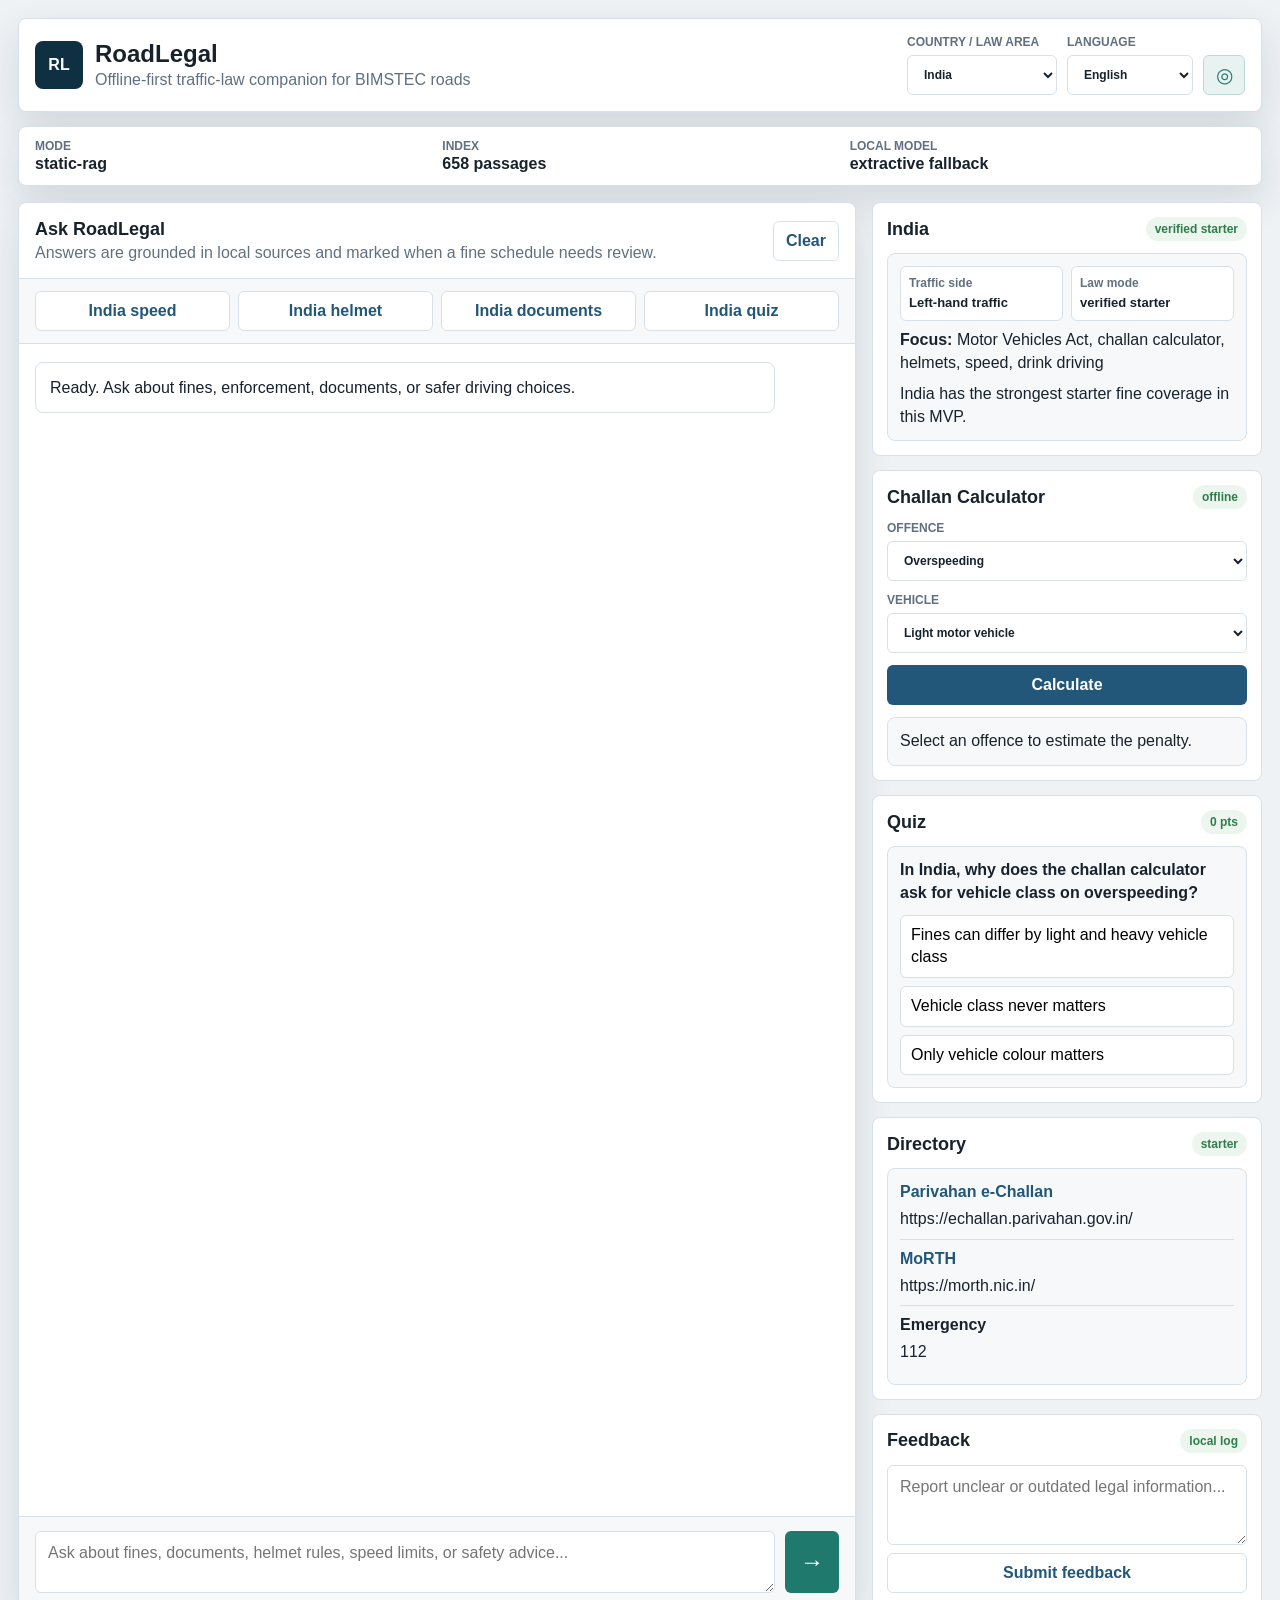
==== web/index.html @ e46ab009 "Build deployable RoadLegal hackathon app" ====
<!doctype html>
<html lang="en">
  <head>
    <meta charset="utf-8" />
    <meta name="viewport" content="width=device-width, initial-scale=1" />
    <title>RoadLegal</title>
    <link rel="stylesheet" href="styles.css" />
  </head>
  <body>
    <main class="shell">
      <section class="topbar" aria-label="RoadLegal controls">
        <div class="brand">
          <div class="mark" aria-hidden="true">RL</div>
          <div>
            <h1>RoadLegal</h1>
            <p>Offline-first traffic-law companion for BIMSTEC roads</p>
          </div>
        </div>
        <div class="toolbar">
          <label>
            <span>Country / law area</span>
            <select id="jurisdictionSelect"></select>
          </label>
          <label>
            <span>Language</span>
            <select id="languageSelect">
              <option>English</option>
              <option>Hindi</option>
              <option>Bangla</option>
              <option>Nepali</option>
              <option>Sinhala</option>
              <option>Thai</option>
              <option>Burmese</option>
              <option>Dzongkha</option>
            </select>
          </label>
          <button class="icon-button" id="geoButton" title="Use device location" aria-label="Use device location">
            <span aria-hidden="true">◎</span>
          </button>
        </div>
      </section>

      <section class="status-strip" aria-label="System status">
        <div>
          <span class="status-label">Mode</span>
          <strong id="modeText">Loading</strong>
        </div>
        <div>
          <span class="status-label">Index</span>
          <strong id="indexText">0 passages</strong>
        </div>
        <div>
          <span class="status-label">Local model</span>
          <strong id="modelText">Checking</strong>
        </div>
      </section>

      <section class="workspace">
        <section class="chat-panel" aria-label="RoadLegal chat">
          <div class="chat-header">
            <div>
              <h2>Ask RoadLegal</h2>
              <p>Answers are grounded in local sources and marked when a fine schedule needs review.</p>
            </div>
            <button class="ghost-button" id="clearChatButton">Clear</button>
          </div>
          <div class="quick-grid" aria-label="Common questions">
            <button data-prompt="What is the fine for overspeeding in India for a car?">Speed fine</button>
            <button data-prompt="Do motorcycle passengers need helmets?">Helmet rule</button>
            <button data-prompt="What happens for drunk driving?">Drink driving</button>
            <button data-prompt="Give me a cross-border checklist for India to Bangladesh.">Border checklist</button>
          </div>
          <div id="messages" class="messages" aria-live="polite"></div>
          <form id="chatForm" class="composer">
            <textarea id="messageInput" rows="2" placeholder="Ask about fines, documents, helmet rules, speed limits, or safety advice..."></textarea>
            <button class="send-button" type="submit" aria-label="Send question">→</button>
          </form>
        </section>

        <aside class="side-panel" aria-label="RoadLegal tools">
          <section class="tool-card">
            <div class="tool-heading">
              <h2 id="countryTitle">Country Mode</h2>
              <span id="coveragePill" class="pill">starter</span>
            </div>
            <div id="countryBox" class="country-box"></div>
          </section>

          <section class="tool-card">
            <div class="tool-heading">
              <h2>Challan Calculator</h2>
              <span class="pill">offline</span>
            </div>
            <label>
              <span>Offence</span>
              <select id="offenceSelect"></select>
            </label>
            <label>
              <span>Vehicle</span>
              <select id="vehicleSelect">
                <option value="light_motor_vehicle">Light motor vehicle</option>
                <option value="two_wheeler">Two wheeler</option>
                <option value="heavy_vehicle">Heavy vehicle</option>
                <option value="any">Any</option>
              </select>
            </label>
            <button id="calculateButton" class="primary-button">Calculate</button>
            <div id="fineResult" class="result-box">Select an offence to estimate the penalty.</div>
          </section>

          <section class="tool-card">
            <div class="tool-heading">
              <h2>Quiz</h2>
              <span id="scorePill" class="pill">0 pts</span>
            </div>
            <div id="quizBox" class="quiz-box">Loading quiz...</div>
          </section>

          <section class="tool-card">
            <div class="tool-heading">
              <h2>Directory</h2>
              <span class="pill">starter</span>
            </div>
            <div id="directoryBox" class="directory-box"></div>
          </section>

          <section class="tool-card">
            <div class="tool-heading">
              <h2>Feedback</h2>
              <span class="pill">local log</span>
            </div>
            <form id="feedbackForm" class="feedback-form">
              <textarea id="feedbackInput" rows="3" placeholder="Report unclear or outdated legal information..."></textarea>
              <button class="ghost-button" type="submit">Submit feedback</button>
            </form>
          </section>
        </aside>
      </section>
    </main>
    <script src="app.js"></script>
  </body>
</html>
---- web/styles.css ----
:root {
  color-scheme: light;
  --bg: #eef2f5;
  --surface: #ffffff;
  --surface-2: #f6f8fa;
  --text: #18222d;
  --muted: #617080;
  --line: #d8e0e7;
  --blue: #22577a;
  --teal: #1f7a6d;
  --amber: #b66b00;
  --red: #b33a3a;
  --green: #2f7d4a;
  --shadow: 0 16px 38px rgba(18, 35, 51, 0.12);
}

* {
  box-sizing: border-box;
}

body {
  margin: 0;
  min-height: 100vh;
  background: var(--bg);
  color: var(--text);
  font-family: Inter, Segoe UI, Roboto, Arial, sans-serif;
}

button,
select,
textarea {
  font: inherit;
}

button {
  cursor: pointer;
}

.shell {
  width: min(1440px, 100%);
  margin: 0 auto;
  padding: 18px;
}

.topbar,
.status-strip,
.chat-panel,
.tool-card {
  background: var(--surface);
  border: 1px solid var(--line);
  border-radius: 8px;
  box-shadow: var(--shadow);
}

.topbar {
  display: flex;
  align-items: center;
  justify-content: space-between;
  gap: 18px;
  padding: 16px;
}

.brand {
  display: flex;
  align-items: center;
  min-width: 260px;
  gap: 12px;
}

.mark {
  display: grid;
  place-items: center;
  width: 48px;
  height: 48px;
  border-radius: 8px;
  background: #0f2f42;
  color: #fff;
  font-weight: 800;
}

h1,
h2,
p {
  margin: 0;
}

h1 {
  font-size: 24px;
  line-height: 1.05;
}

.brand p,
.chat-header p {
  color: var(--muted);
  margin-top: 4px;
}

.toolbar {
  display: flex;
  align-items: end;
  gap: 10px;
  flex-wrap: wrap;
}

label {
  display: grid;
  gap: 6px;
  color: var(--muted);
  font-size: 12px;
  font-weight: 700;
  text-transform: uppercase;
}

select,
textarea {
  width: 100%;
  border: 1px solid var(--line);
  border-radius: 6px;
  color: var(--text);
  background: #fff;
}

select {
  min-height: 40px;
  padding: 0 34px 0 12px;
}

textarea {
  resize: vertical;
  padding: 12px;
  min-height: 54px;
}

.icon-button,
.send-button,
.primary-button,
.ghost-button,
.quick-grid button {
  border: 1px solid transparent;
  border-radius: 6px;
  min-height: 40px;
  transition: transform 120ms ease, border-color 120ms ease, background 120ms ease;
}

.icon-button {
  width: 42px;
  background: #e8f3f1;
  color: var(--teal);
  border-color: #bddbd5;
  font-size: 20px;
}

.status-strip {
  display: grid;
  grid-template-columns: repeat(3, minmax(0, 1fr));
  margin-top: 14px;
  padding: 12px 16px;
  gap: 12px;
}

.status-strip > div {
  display: grid;
  gap: 2px;
}

.status-label {
  color: var(--muted);
  font-size: 12px;
  text-transform: uppercase;
  font-weight: 800;
}

.workspace {
  display: grid;
  grid-template-columns: minmax(0, 1fr) 390px;
  gap: 16px;
  margin-top: 16px;
}

.chat-panel {
  min-height: calc(100vh - 156px);
  display: grid;
  grid-template-rows: auto auto minmax(300px, 1fr) auto;
  overflow: hidden;
}

.chat-header,
.tool-heading {
  display: flex;
  justify-content: space-between;
  align-items: center;
  gap: 12px;
}

.chat-header {
  padding: 16px;
  border-bottom: 1px solid var(--line);
}

.chat-header h2,
.tool-heading h2 {
  font-size: 18px;
}

.quick-grid {
  display: grid;
  grid-template-columns: repeat(4, minmax(0, 1fr));
  gap: 8px;
  padding: 12px 16px;
  background: var(--surface-2);
  border-bottom: 1px solid var(--line);
}

.quick-grid button {
  color: var(--blue);
  background: #fff;
  border-color: var(--line);
  font-weight: 700;
  min-width: 0;
}

.messages {
  overflow: auto;
  padding: 18px 16px;
  display: flex;
  flex-direction: column;
  gap: 14px;
}

.message {
  max-width: min(840px, 92%);
  padding: 13px 14px;
  border-radius: 8px;
  border: 1px solid var(--line);
  white-space: pre-wrap;
  line-height: 1.46;
}

.message.user {
  margin-left: auto;
  background: #e8f3ff;
  border-color: #bcd5ef;
}

.message.bot {
  background: #fff;
}

.citations {
  margin-top: 10px;
  display: grid;
  gap: 6px;
  white-space: normal;
}

.citation {
  display: flex;
  gap: 8px;
  align-items: center;
  color: var(--muted);
  font-size: 13px;
}

.citation a {
  color: var(--blue);
  text-decoration: none;
}

.composer {
  display: grid;
  grid-template-columns: minmax(0, 1fr) 54px;
  gap: 10px;
  padding: 14px 16px;
  border-top: 1px solid var(--line);
  background: var(--surface-2);
}

.send-button {
  background: var(--teal);
  color: #fff;
  font-size: 24px;
}

.side-panel {
  display: grid;
  gap: 14px;
  align-content: start;
}

.tool-card {
  padding: 14px;
  display: grid;
  gap: 12px;
  box-shadow: none;
}

.pill {
  display: inline-flex;
  min-height: 24px;
  align-items: center;
  padding: 0 9px;
  border-radius: 999px;
  background: #ecf5ee;
  color: var(--green);
  font-size: 12px;
  font-weight: 800;
}

.primary-button {
  background: var(--blue);
  color: #fff;
  font-weight: 800;
}

.ghost-button {
  background: #fff;
  color: var(--blue);
  border-color: var(--line);
  font-weight: 800;
  padding: 0 12px;
}

.result-box,
.quiz-box,
.directory-box,
.country-box {
  background: var(--surface-2);
  border: 1px solid var(--line);
  border-radius: 8px;
  padding: 12px;
  color: var(--text);
  line-height: 1.42;
}

.result-box strong {
  display: block;
  font-size: 18px;
  margin-bottom: 4px;
}

.country-box {
  display: grid;
  gap: 8px;
}

.country-grid {
  display: grid;
  grid-template-columns: repeat(2, minmax(0, 1fr));
  gap: 8px;
}

.country-grid span {
  display: grid;
  gap: 2px;
  padding: 8px;
  border: 1px solid var(--line);
  border-radius: 6px;
  background: #fff;
  color: var(--muted);
  font-size: 12px;
  font-weight: 700;
}

.country-grid strong {
  color: var(--text);
  font-size: 13px;
}

.quiz-options {
  display: grid;
  gap: 8px;
  margin-top: 10px;
}

.quiz-options button {
  min-height: 38px;
  border: 1px solid var(--line);
  border-radius: 6px;
  background: #fff;
  text-align: left;
  padding: 8px 10px;
}

.quiz-options button.correct {
  border-color: #87c79b;
  background: #eef8f0;
}

.quiz-options button.incorrect {
  border-color: #d59292;
  background: #fff0f0;
}

.directory-item {
  display: grid;
  gap: 4px;
  padding: 8px 0;
  border-top: 1px solid var(--line);
}

.directory-item:first-child {
  border-top: 0;
  padding-top: 0;
}

.directory-item a {
  color: var(--blue);
  font-weight: 800;
  text-decoration: none;
  word-break: break-word;
}

.feedback-form {
  display: grid;
  gap: 8px;
}

button:hover {
  transform: translateY(-1px);
}

button:disabled {
  opacity: 0.6;
  cursor: progress;
  transform: none;
}

@media (max-width: 1040px) {
  .workspace {
    grid-template-columns: 1fr;
  }

  .chat-panel {
    min-height: 650px;
  }
}

@media (max-width: 760px) {
  .shell {
    padding: 10px;
  }

  .topbar,
  .chat-header,
  .toolbar {
    align-items: stretch;
    flex-direction: column;
  }

  .status-strip {
    grid-template-columns: 1fr;
  }

  .quick-grid {
    grid-template-columns: repeat(2, minmax(0, 1fr));
  }

  .message {
    max-width: 100%;
  }
}
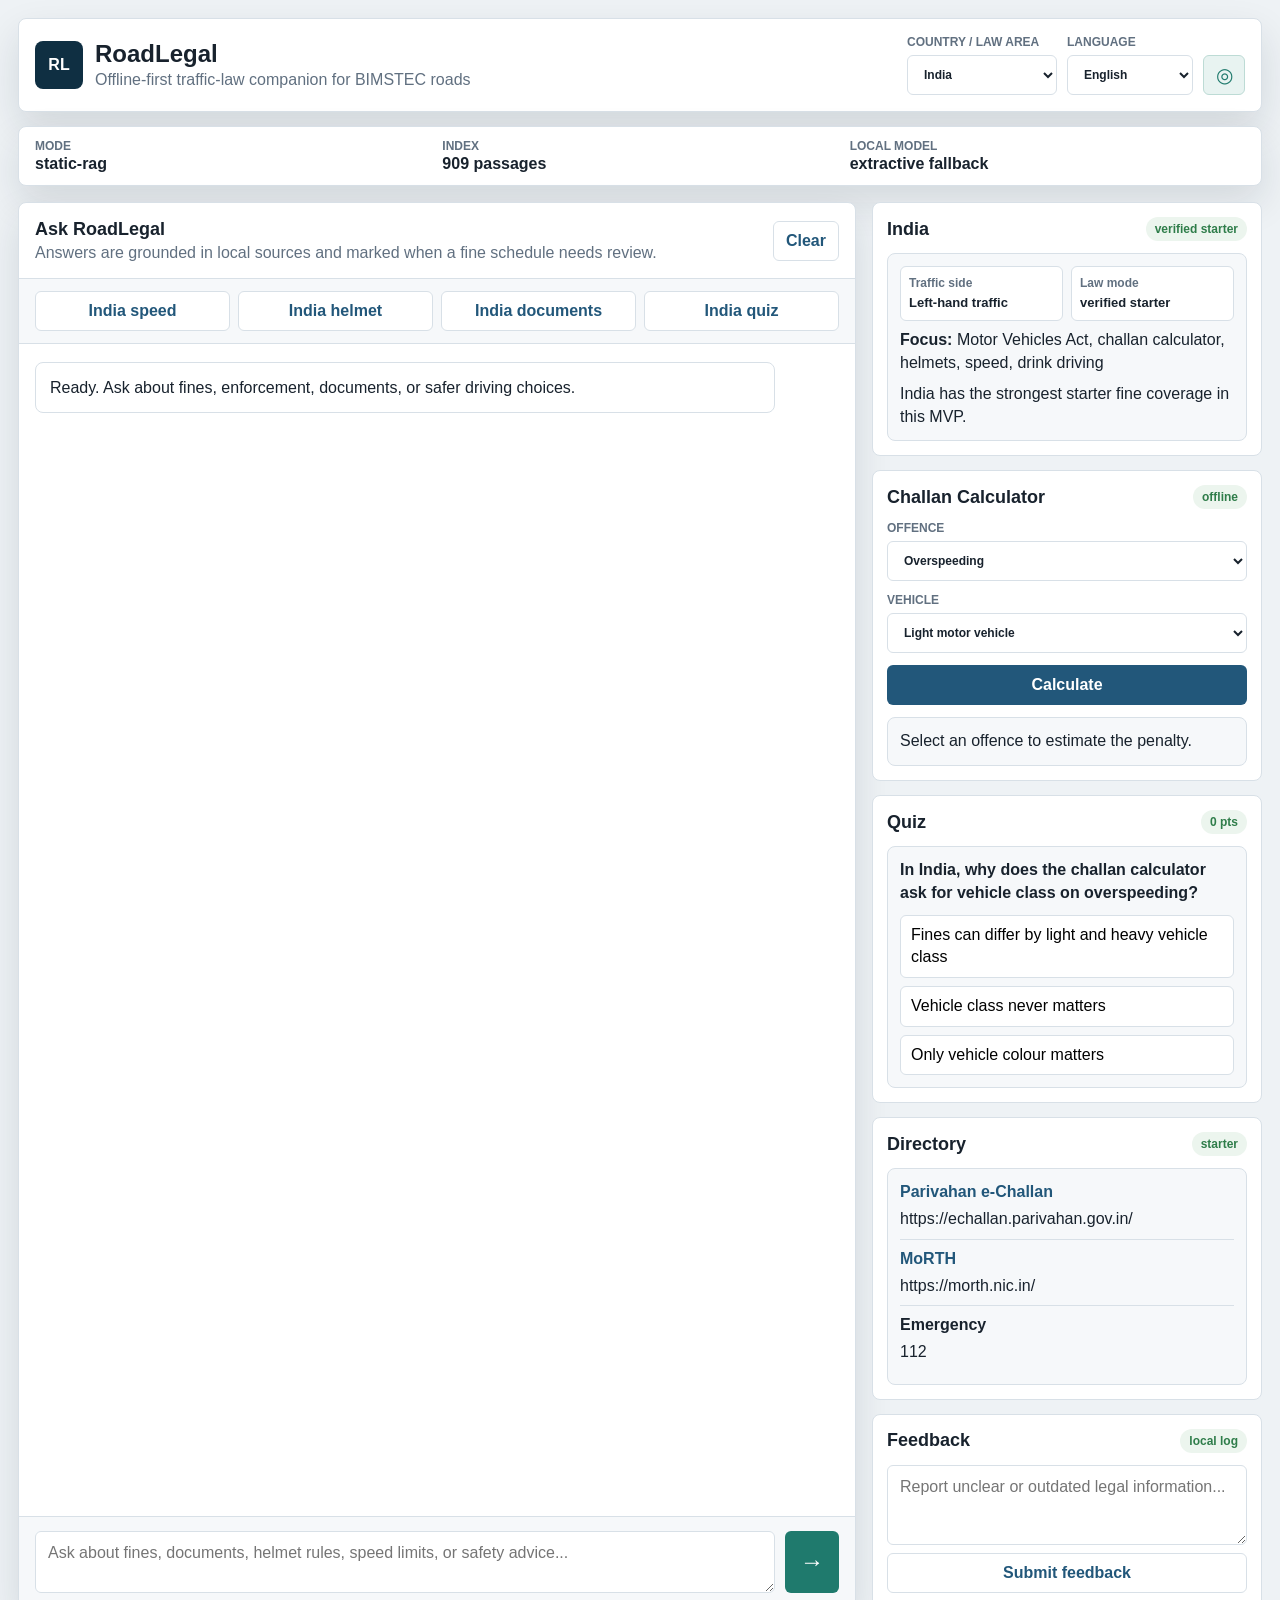
==== commit 128c8779: "Deploy Qwen cloud RAG backend" ====
--- a/web/index.html
+++ b/web/index.html
@@ -137,6 +137,7 @@
         </aside>
       </section>
     </main>
+    <script src="config.js"></script>
     <script src="app.js"></script>
   </body>
 </html>
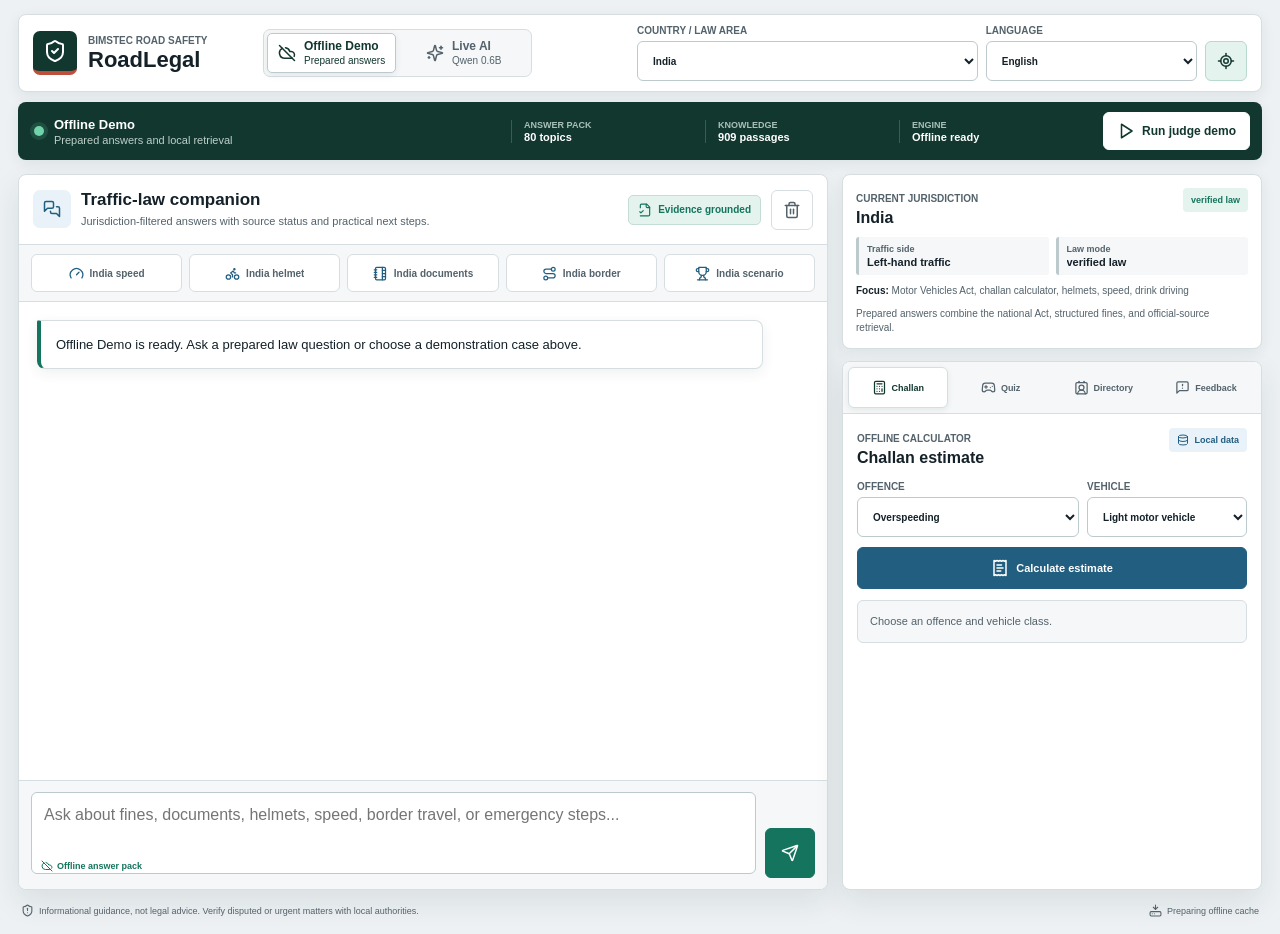
==== commit a94264d3: "Add complete offline judge demo" ====
--- a/web/index.html
+++ b/web/index.html
@@ -3,25 +3,39 @@
   <head>
     <meta charset="utf-8" />
     <meta name="viewport" content="width=device-width, initial-scale=1" />
-    <title>RoadLegal</title>
+    <meta name="theme-color" content="#12372f" />
+    <meta name="description" content="Offline-first BIMSTEC traffic-law guidance, challan estimates, and road-safety learning." />
+    <title>RoadLegal | BIMSTEC Road Safety</title>
     <link rel="stylesheet" href="styles.css" />
   </head>
   <body>
-    <main class="shell">
-      <section class="topbar" aria-label="RoadLegal controls">
-        <div class="brand">
-          <div class="mark" aria-hidden="true">RL</div>
-          <div>
-            <h1>RoadLegal</h1>
-            <p>Offline-first traffic-law companion for BIMSTEC roads</p>
-          </div>
-        </div>
-        <div class="toolbar">
-          <label>
+    <div class="app-shell">
+      <header class="app-header" aria-label="RoadLegal controls">
+        <a class="brand" href="./" aria-label="RoadLegal home">
+          <span class="brand-mark" aria-hidden="true"><i data-lucide="shield-check"></i></span>
+          <span class="brand-copy">
+            <span class="eyebrow">BIMSTEC ROAD SAFETY</span>
+            <strong>RoadLegal</strong>
+          </span>
+        </a>
+
+        <div class="runtime-switch" role="group" aria-label="Answer mode">
+          <button type="button" data-runtime="offline" aria-pressed="true">
+            <i data-lucide="cloud-off" aria-hidden="true"></i>
+            <span><strong>Offline Demo</strong><small>Prepared answers</small></span>
+          </button>
+          <button type="button" data-runtime="live" aria-pressed="false">
+            <i data-lucide="sparkles" aria-hidden="true"></i>
+            <span><strong>Live AI</strong><small>Qwen 0.6B</small></span>
+          </button>
+        </div>
+
+        <div class="header-controls">
+          <label class="select-control">
             <span>Country / law area</span>
             <select id="jurisdictionSelect"></select>
           </label>
-          <label>
+          <label class="select-control language-control">
             <span>Language</span>
             <select id="languageSelect">
               <option>English</option>
@@ -34,109 +48,165 @@
               <option>Dzongkha</option>
             </select>
           </label>
-          <button class="icon-button" id="geoButton" title="Use device location" aria-label="Use device location">
-            <span aria-hidden="true">◎</span>
+          <button class="icon-button" id="geoButton" type="button" title="Use device location" aria-label="Use device location">
+            <i data-lucide="locate-fixed" aria-hidden="true"></i>
           </button>
         </div>
+      </header>
+
+      <section class="system-bar" aria-label="System status">
+        <div class="runtime-status">
+          <span id="connectionDot" class="connection-dot offline" aria-hidden="true"></span>
+          <span>
+            <strong id="modeText">Offline Demo</strong>
+            <small id="modeDescription">Prepared answers and local retrieval</small>
+          </span>
+        </div>
+        <div class="system-metrics">
+          <span><small>Answer pack</small><strong id="answerCountText">Loading</strong></span>
+          <span><small>Knowledge</small><strong id="indexText">0 passages</strong></span>
+          <span><small>Engine</small><strong id="modelText">Local only</strong></span>
+        </div>
+        <button id="demoButton" class="demo-button" type="button">
+          <i data-lucide="play" aria-hidden="true"></i>
+          Run judge demo
+        </button>
       </section>
 
-      <section class="status-strip" aria-label="System status">
-        <div>
-          <span class="status-label">Mode</span>
-          <strong id="modeText">Loading</strong>
-        </div>
-        <div>
-          <span class="status-label">Index</span>
-          <strong id="indexText">0 passages</strong>
-        </div>
-        <div>
-          <span class="status-label">Local model</span>
-          <strong id="modelText">Checking</strong>
-        </div>
-      </section>
-
-      <section class="workspace">
+      <main class="workspace">
         <section class="chat-panel" aria-label="RoadLegal chat">
-          <div class="chat-header">
-            <div>
-              <h2>Ask RoadLegal</h2>
-              <p>Answers are grounded in local sources and marked when a fine schedule needs review.</p>
-            </div>
-            <button class="ghost-button" id="clearChatButton">Clear</button>
+          <div class="panel-header chat-header">
+            <div class="panel-title">
+              <span class="title-icon" aria-hidden="true"><i data-lucide="messages-square"></i></span>
+              <span>
+                <h1>Traffic-law companion</h1>
+                <p>Jurisdiction-filtered answers with source status and practical next steps.</p>
+              </span>
+            </div>
+            <div class="header-actions">
+              <span class="trust-label"><i data-lucide="file-check-2" aria-hidden="true"></i> Evidence grounded</span>
+              <button class="icon-button quiet" id="clearChatButton" type="button" title="Clear conversation" aria-label="Clear conversation">
+                <i data-lucide="trash-2" aria-hidden="true"></i>
+              </button>
+            </div>
           </div>
-          <div class="quick-grid" aria-label="Common questions">
-            <button data-prompt="What is the fine for overspeeding in India for a car?">Speed fine</button>
-            <button data-prompt="Do motorcycle passengers need helmets?">Helmet rule</button>
-            <button data-prompt="What happens for drunk driving?">Drink driving</button>
-            <button data-prompt="Give me a cross-border checklist for India to Bangladesh.">Border checklist</button>
+
+          <div class="quick-grid" aria-label="Prepared demonstration questions">
+            <button type="button" data-prompt="What should I know about overspeeding in India?" data-demo-topic="speed">
+              <i data-lucide="gauge" aria-hidden="true"></i><span>India speed</span>
+            </button>
+            <button type="button" data-prompt="What are the helmet rules in India?" data-demo-topic="helmet">
+              <i data-lucide="bike" aria-hidden="true"></i><span>India helmet</span>
+            </button>
+            <button type="button" data-prompt="What driving documents should I carry in India?" data-demo-topic="documents">
+              <i data-lucide="notebook-tabs" aria-hidden="true"></i><span>India documents</span>
+            </button>
+            <button type="button" data-prompt="Give me a cross-border checklist for India." data-demo-topic="border">
+              <i data-lucide="route" aria-hidden="true"></i><span>Border checklist</span>
+            </button>
+            <button type="button" data-prompt="Give me an India road safety scenario." data-demo-topic="scenario">
+              <i data-lucide="trophy" aria-hidden="true"></i><span>India scenario</span>
+            </button>
           </div>
+
           <div id="messages" class="messages" aria-live="polite"></div>
+
           <form id="chatForm" class="composer">
-            <textarea id="messageInput" rows="2" placeholder="Ask about fines, documents, helmet rules, speed limits, or safety advice..."></textarea>
-            <button class="send-button" type="submit" aria-label="Send question">→</button>
+            <div class="composer-field">
+              <textarea id="messageInput" rows="2" maxlength="1800" aria-label="Road-law question" placeholder="Ask about fines, documents, helmets, speed, border travel, or emergency steps..."></textarea>
+              <span id="composerModeLabel"><i data-lucide="cloud-off" aria-hidden="true"></i> Offline answer pack</span>
+            </div>
+            <button class="send-button" type="submit" aria-label="Send question" title="Send question">
+              <i data-lucide="send" aria-hidden="true"></i>
+            </button>
           </form>
         </section>
 
         <aside class="side-panel" aria-label="RoadLegal tools">
-          <section class="tool-card">
-            <div class="tool-heading">
-              <h2 id="countryTitle">Country Mode</h2>
-              <span id="coveragePill" class="pill">starter</span>
+          <section class="country-panel" aria-label="Selected jurisdiction">
+            <div class="country-heading">
+              <div>
+                <span class="eyebrow">CURRENT JURISDICTION</span>
+                <h2 id="countryTitle">Country Mode</h2>
+              </div>
+              <span id="coveragePill" class="status-pill">starter</span>
             </div>
             <div id="countryBox" class="country-box"></div>
           </section>
 
-          <section class="tool-card">
-            <div class="tool-heading">
-              <h2>Challan Calculator</h2>
-              <span class="pill">offline</span>
-            </div>
-            <label>
-              <span>Offence</span>
-              <select id="offenceSelect"></select>
-            </label>
-            <label>
-              <span>Vehicle</span>
-              <select id="vehicleSelect">
-                <option value="light_motor_vehicle">Light motor vehicle</option>
-                <option value="two_wheeler">Two wheeler</option>
-                <option value="heavy_vehicle">Heavy vehicle</option>
-                <option value="any">Any</option>
-              </select>
-            </label>
-            <button id="calculateButton" class="primary-button">Calculate</button>
-            <div id="fineResult" class="result-box">Select an offence to estimate the penalty.</div>
-          </section>
-
-          <section class="tool-card">
-            <div class="tool-heading">
-              <h2>Quiz</h2>
-              <span id="scorePill" class="pill">0 pts</span>
-            </div>
-            <div id="quizBox" class="quiz-box">Loading quiz...</div>
-          </section>
-
-          <section class="tool-card">
-            <div class="tool-heading">
-              <h2>Directory</h2>
-              <span class="pill">starter</span>
-            </div>
-            <div id="directoryBox" class="directory-box"></div>
-          </section>
-
-          <section class="tool-card">
-            <div class="tool-heading">
-              <h2>Feedback</h2>
-              <span class="pill">local log</span>
-            </div>
-            <form id="feedbackForm" class="feedback-form">
-              <textarea id="feedbackInput" rows="3" placeholder="Report unclear or outdated legal information..."></textarea>
-              <button class="ghost-button" type="submit">Submit feedback</button>
-            </form>
+          <section class="tool-shell">
+            <div class="tool-tabs" role="tablist" aria-label="RoadLegal tools">
+              <button type="button" role="tab" data-tool-tab="calculator" aria-selected="true" aria-controls="calculatorPanel">
+                <i data-lucide="calculator" aria-hidden="true"></i><span>Challan</span>
+              </button>
+              <button type="button" role="tab" data-tool-tab="quiz" aria-selected="false" aria-controls="quizPanel">
+                <i data-lucide="gamepad-2" aria-hidden="true"></i><span>Quiz</span>
+              </button>
+              <button type="button" role="tab" data-tool-tab="directory" aria-selected="false" aria-controls="directoryPanel">
+                <i data-lucide="contact-round" aria-hidden="true"></i><span>Directory</span>
+              </button>
+              <button type="button" role="tab" data-tool-tab="feedback" aria-selected="false" aria-controls="feedbackPanel">
+                <i data-lucide="message-square-warning" aria-hidden="true"></i><span>Feedback</span>
+              </button>
+            </div>
+
+            <div id="calculatorPanel" class="tool-panel active" data-tool-panel="calculator" role="tabpanel">
+              <div class="tool-panel-heading">
+                <div><span class="eyebrow">OFFLINE CALCULATOR</span><h2>Challan estimate</h2></div>
+                <span class="status-pill neutral"><i data-lucide="database" aria-hidden="true"></i> Local data</span>
+              </div>
+              <div class="form-grid">
+                <label><span>Offence</span><select id="offenceSelect"></select></label>
+                <label><span>Vehicle</span>
+                  <select id="vehicleSelect">
+                    <option value="light_motor_vehicle">Light motor vehicle</option>
+                    <option value="two_wheeler">Two wheeler</option>
+                    <option value="heavy_vehicle">Heavy vehicle</option>
+                    <option value="any">Any / general</option>
+                  </select>
+                </label>
+              </div>
+              <button id="calculateButton" class="primary-button" type="button"><i data-lucide="receipt-text" aria-hidden="true"></i> Calculate estimate</button>
+              <div id="fineResult" class="result-box" aria-live="polite">Choose an offence and vehicle class.</div>
+            </div>
+
+            <div id="quizPanel" class="tool-panel" data-tool-panel="quiz" role="tabpanel" hidden>
+              <div class="tool-panel-heading">
+                <div><span class="eyebrow">SAFETY CHALLENGE</span><h2>Country quiz</h2></div>
+                <span id="scorePill" class="status-pill score">0 pts</span>
+              </div>
+              <div id="quizBox" class="quiz-box">Loading quiz...</div>
+            </div>
+
+            <div id="directoryPanel" class="tool-panel" data-tool-panel="directory" role="tabpanel" hidden>
+              <div class="tool-panel-heading">
+                <div><span class="eyebrow">OFFICIAL CONTACTS</span><h2>Help directory</h2></div>
+                <span class="status-pill neutral"><i data-lucide="map-pin" aria-hidden="true"></i> Local</span>
+              </div>
+              <div id="directoryBox" class="directory-box"></div>
+            </div>
+
+            <div id="feedbackPanel" class="tool-panel" data-tool-panel="feedback" role="tabpanel" hidden>
+              <div class="tool-panel-heading">
+                <div><span class="eyebrow">LEGAL REVIEW</span><h2>Report an issue</h2></div>
+                <span class="status-pill neutral"><i data-lucide="hard-drive" aria-hidden="true"></i> Saved locally</span>
+              </div>
+              <form id="feedbackForm" class="feedback-form">
+                <label><span>What looks unclear or outdated?</span><textarea id="feedbackInput" rows="5" maxlength="1200" placeholder="Describe the law, amount, source, or location that needs review..."></textarea></label>
+                <button class="secondary-button" type="submit"><i data-lucide="save" aria-hidden="true"></i> Save feedback</button>
+              </form>
+            </div>
           </section>
         </aside>
-      </section>
-    </main>
+      </main>
+
+      <footer class="app-footer">
+        <span><i data-lucide="shield-alert" aria-hidden="true"></i> Informational guidance, not legal advice. Verify disputed or urgent matters with local authorities.</span>
+        <span id="offlineCacheText"><i data-lucide="hard-drive-download" aria-hidden="true"></i> Preparing offline cache</span>
+      </footer>
+    </div>
+
+    <script src="vendor/lucide.min.js"></script>
     <script src="config.js"></script>
     <script src="app.js"></script>
   </body>
--- a/web/styles.css
+++ b/web/styles.css
@@ -1,29 +1,43 @@
 :root {
   color-scheme: light;
-  --bg: #eef2f5;
+  --canvas: #edf1f3;
   --surface: #ffffff;
-  --surface-2: #f6f8fa;
-  --text: #18222d;
-  --muted: #617080;
-  --line: #d8e0e7;
-  --blue: #22577a;
-  --teal: #1f7a6d;
-  --amber: #b66b00;
-  --red: #b33a3a;
-  --green: #2f7d4a;
-  --shadow: 0 16px 38px rgba(18, 35, 51, 0.12);
+  --surface-muted: #f5f7f8;
+  --surface-strong: #e8edee;
+  --ink: #142129;
+  --ink-soft: #53626b;
+  --line: #d6dee1;
+  --line-strong: #bcc9cd;
+  --forest: #12372f;
+  --green: #14745d;
+  --green-soft: #e4f3ed;
+  --blue: #225e80;
+  --blue-soft: #e8f2f8;
+  --coral: #bd4f3c;
+  --coral-soft: #faece8;
+  --amber: #9a650b;
+  --amber-soft: #fff3d9;
+  --shadow: 0 12px 30px rgba(18, 40, 48, 0.09);
+  --shadow-soft: 0 4px 14px rgba(18, 40, 48, 0.07);
 }
 
 * {
   box-sizing: border-box;
+  letter-spacing: 0;
+}
+
+html {
+  min-width: 320px;
+  background: var(--canvas);
 }
 
 body {
   margin: 0;
   min-height: 100vh;
-  background: var(--bg);
-  color: var(--text);
-  font-family: Inter, Segoe UI, Roboto, Arial, sans-serif;
+  background: var(--canvas);
+  color: var(--ink);
+  font-family: Inter, "Segoe UI", Roboto, Arial, sans-serif;
+  -webkit-font-smoothing: antialiased;
 }
 
 button,
@@ -32,430 +46,1163 @@
   font: inherit;
 }
 
+button,
+select {
+  min-height: 40px;
+}
+
 button {
   cursor: pointer;
 }
 
-.shell {
-  width: min(1440px, 100%);
+button:focus-visible,
+select:focus-visible,
+textarea:focus-visible,
+a:focus-visible {
+  outline: 3px solid rgba(34, 94, 128, 0.24);
+  outline-offset: 2px;
+}
+
+button:disabled {
+  cursor: wait;
+  opacity: 0.62;
+}
+
+svg {
+  width: 18px;
+  height: 18px;
+  flex: 0 0 auto;
+  stroke-width: 2;
+}
+
+h1,
+h2,
+p {
+  margin: 0;
+}
+
+.app-shell {
+  width: min(1540px, 100%);
+  min-height: 100vh;
   margin: 0 auto;
-  padding: 18px;
-}
-
-.topbar,
-.status-strip,
+  padding: 14px 18px 10px;
+}
+
+.app-header {
+  min-height: 72px;
+  display: grid;
+  grid-template-columns: minmax(210px, auto) auto minmax(480px, 1fr);
+  align-items: center;
+  gap: 20px;
+  padding: 10px 14px;
+  background: var(--surface);
+  border: 1px solid var(--line);
+  border-radius: 8px;
+  box-shadow: var(--shadow-soft);
+}
+
+.brand {
+  min-width: 0;
+  display: flex;
+  align-items: center;
+  gap: 11px;
+  color: var(--ink);
+  text-decoration: none;
+}
+
+.brand-mark {
+  width: 44px;
+  height: 44px;
+  display: grid;
+  place-items: center;
+  border-radius: 7px;
+  color: #ffffff;
+  background: var(--forest);
+  border-bottom: 4px solid var(--coral);
+}
+
+.brand-mark svg {
+  width: 24px;
+  height: 24px;
+}
+
+.brand-copy {
+  min-width: 0;
+  display: grid;
+  gap: 2px;
+}
+
+.brand-copy strong {
+  font-size: 22px;
+  line-height: 1;
+}
+
+.eyebrow {
+  color: var(--ink-soft);
+  font-size: 10px;
+  line-height: 1.2;
+  font-weight: 800;
+}
+
+.runtime-switch {
+  height: 48px;
+  display: grid;
+  grid-template-columns: repeat(2, minmax(118px, 1fr));
+  padding: 3px;
+  gap: 3px;
+  border: 1px solid var(--line);
+  border-radius: 7px;
+  background: var(--surface-muted);
+}
+
+.runtime-switch button {
+  min-width: 0;
+  min-height: 40px;
+  display: flex;
+  align-items: center;
+  justify-content: center;
+  gap: 8px;
+  padding: 4px 10px;
+  border: 1px solid transparent;
+  border-radius: 5px;
+  color: var(--ink-soft);
+  background: transparent;
+}
+
+.runtime-switch button > span {
+  min-width: 0;
+  display: grid;
+  text-align: left;
+}
+
+.runtime-switch button strong {
+  color: inherit;
+  font-size: 12px;
+  line-height: 1.2;
+  white-space: nowrap;
+}
+
+.runtime-switch button small {
+  margin-top: 1px;
+  font-size: 10px;
+  line-height: 1.2;
+  white-space: nowrap;
+}
+
+.runtime-switch button[aria-pressed="true"] {
+  color: var(--forest);
+  background: var(--surface);
+  border-color: var(--line-strong);
+  box-shadow: 0 2px 7px rgba(18, 40, 48, 0.08);
+}
+
+.runtime-switch button[data-runtime="live"][aria-pressed="true"] {
+  color: var(--blue);
+}
+
+.header-controls {
+  min-width: 0;
+  display: grid;
+  grid-template-columns: minmax(190px, 1fr) minmax(120px, 0.62fr) 42px;
+  align-items: end;
+  justify-self: end;
+  gap: 8px;
+  width: min(100%, 610px);
+}
+
+label,
+.select-control {
+  min-width: 0;
+  display: grid;
+  gap: 5px;
+  color: var(--ink-soft);
+  font-size: 10px;
+  font-weight: 800;
+  text-transform: uppercase;
+}
+
+select,
+textarea {
+  width: 100%;
+  color: var(--ink);
+  background: var(--surface);
+  border: 1px solid var(--line-strong);
+  border-radius: 6px;
+}
+
+select {
+  padding: 0 34px 0 11px;
+}
+
+textarea {
+  min-height: 56px;
+  padding: 11px 12px;
+  line-height: 1.45;
+  resize: vertical;
+}
+
+.icon-button,
+.demo-button,
+.send-button,
+.primary-button,
+.secondary-button,
+.quick-grid button,
+.tool-tabs button,
+.quiz-options button {
+  border-radius: 6px;
+  transition: background 130ms ease, border-color 130ms ease, color 130ms ease, transform 130ms ease;
+}
+
+.icon-button {
+  width: 42px;
+  display: inline-grid;
+  place-items: center;
+  padding: 0;
+  color: var(--forest);
+  background: var(--green-soft);
+  border: 1px solid #b8d9cd;
+}
+
+.icon-button.quiet {
+  color: var(--ink-soft);
+  background: var(--surface);
+  border-color: var(--line);
+}
+
+.system-bar {
+  min-height: 58px;
+  display: grid;
+  grid-template-columns: minmax(250px, 0.8fr) minmax(420px, 1fr) auto;
+  align-items: center;
+  gap: 18px;
+  margin-top: 10px;
+  padding: 8px 12px 8px 16px;
+  background: var(--forest);
+  color: #ffffff;
+  border-radius: 8px;
+  box-shadow: var(--shadow-soft);
+}
+
+.runtime-status {
+  min-width: 0;
+  display: flex;
+  align-items: center;
+  gap: 10px;
+}
+
+.runtime-status > span:last-child {
+  min-width: 0;
+  display: grid;
+  gap: 2px;
+}
+
+.runtime-status strong {
+  font-size: 13px;
+}
+
+.runtime-status small {
+  overflow: hidden;
+  color: #bdd0ca;
+  font-size: 11px;
+  text-overflow: ellipsis;
+  white-space: nowrap;
+}
+
+.connection-dot {
+  width: 10px;
+  height: 10px;
+  flex: 0 0 auto;
+  border-radius: 50%;
+  background: #71d3aa;
+  box-shadow: 0 0 0 4px rgba(113, 211, 170, 0.15);
+}
+
+.connection-dot.live {
+  background: #74c8f0;
+  box-shadow: 0 0 0 4px rgba(116, 200, 240, 0.16);
+}
+
+.connection-dot.fallback {
+  background: #f1bd61;
+  box-shadow: 0 0 0 4px rgba(241, 189, 97, 0.16);
+}
+
+.system-metrics {
+  min-width: 0;
+  display: grid;
+  grid-template-columns: repeat(3, minmax(0, 1fr));
+  gap: 8px;
+}
+
+.system-metrics > span {
+  min-width: 0;
+  display: grid;
+  gap: 1px;
+  padding-left: 12px;
+  border-left: 1px solid rgba(255, 255, 255, 0.18);
+}
+
+.system-metrics small {
+  color: #a9c0b9;
+  font-size: 9px;
+  font-weight: 700;
+  text-transform: uppercase;
+}
+
+.system-metrics strong {
+  overflow: hidden;
+  font-size: 11px;
+  text-overflow: ellipsis;
+  white-space: nowrap;
+}
+
+.demo-button {
+  min-height: 38px;
+  display: inline-flex;
+  align-items: center;
+  justify-content: center;
+  gap: 7px;
+  padding: 0 13px;
+  color: var(--forest);
+  background: #ffffff;
+  border: 1px solid #ffffff;
+  font-size: 12px;
+  font-weight: 800;
+  white-space: nowrap;
+}
+
+.workspace {
+  display: grid;
+  grid-template-columns: minmax(0, 1fr) 420px;
+  align-items: stretch;
+  gap: 14px;
+  margin-top: 14px;
+}
+
 .chat-panel,
-.tool-card {
+.country-panel,
+.tool-shell {
   background: var(--surface);
   border: 1px solid var(--line);
   border-radius: 8px;
   box-shadow: var(--shadow);
 }
 
-.topbar {
+.chat-panel {
+  min-width: 0;
+  height: calc(100vh - 184px);
+  min-height: 640px;
+  display: grid;
+  grid-template-rows: auto auto minmax(280px, 1fr) auto;
+  overflow: hidden;
+}
+
+.panel-header {
+  min-height: 70px;
   display: flex;
   align-items: center;
   justify-content: space-between;
-  gap: 18px;
-  padding: 16px;
-}
-
-.brand {
+  gap: 14px;
+  padding: 12px 14px;
+  border-bottom: 1px solid var(--line);
+}
+
+.panel-title,
+.header-actions,
+.tool-panel-heading,
+.country-heading {
+  min-width: 0;
   display: flex;
   align-items: center;
-  min-width: 260px;
-  gap: 12px;
-}
-
-.mark {
+  gap: 10px;
+}
+
+.title-icon {
+  width: 38px;
+  height: 38px;
   display: grid;
   place-items: center;
-  width: 48px;
-  height: 48px;
-  border-radius: 8px;
-  background: #0f2f42;
-  color: #fff;
+  flex: 0 0 auto;
+  color: var(--blue);
+  background: var(--blue-soft);
+  border-radius: 7px;
+}
+
+.panel-title h1 {
+  font-size: 17px;
+  line-height: 1.2;
+}
+
+.panel-title p {
+  margin-top: 3px;
+  color: var(--ink-soft);
+  font-size: 11px;
+  line-height: 1.35;
+}
+
+.trust-label {
+  min-height: 30px;
+  display: inline-flex;
+  align-items: center;
+  gap: 6px;
+  padding: 0 9px;
+  color: var(--green);
+  background: var(--green-soft);
+  border: 1px solid #c4ded5;
+  border-radius: 5px;
+  font-size: 10px;
   font-weight: 800;
-}
-
-h1,
-h2,
-p {
-  margin: 0;
-}
-
-h1 {
-  font-size: 24px;
-  line-height: 1.05;
-}
-
-.brand p,
-.chat-header p {
-  color: var(--muted);
-  margin-top: 4px;
-}
-
-.toolbar {
+  white-space: nowrap;
+}
+
+.trust-label svg {
+  width: 14px;
+  height: 14px;
+}
+
+.quick-grid {
+  display: grid;
+  grid-template-columns: repeat(5, minmax(0, 1fr));
+  gap: 7px;
+  padding: 9px 12px;
+  background: var(--surface-muted);
+  border-bottom: 1px solid var(--line);
+}
+
+.quick-grid button {
+  min-width: 0;
+  min-height: 38px;
   display: flex;
-  align-items: end;
-  gap: 10px;
-  flex-wrap: wrap;
-}
-
-label {
-  display: grid;
+  align-items: center;
+  justify-content: center;
   gap: 6px;
-  color: var(--muted);
-  font-size: 12px;
-  font-weight: 700;
-  text-transform: uppercase;
-}
-
-select,
-textarea {
-  width: 100%;
+  padding: 5px 8px;
+  color: var(--ink-soft);
+  background: var(--surface);
   border: 1px solid var(--line);
-  border-radius: 6px;
-  color: var(--text);
-  background: #fff;
-}
-
-select {
-  min-height: 40px;
-  padding: 0 34px 0 12px;
-}
-
-textarea {
-  resize: vertical;
-  padding: 12px;
-  min-height: 54px;
-}
-
-.icon-button,
-.send-button,
-.primary-button,
-.ghost-button,
-.quick-grid button {
-  border: 1px solid transparent;
-  border-radius: 6px;
-  min-height: 40px;
-  transition: transform 120ms ease, border-color 120ms ease, background 120ms ease;
-}
-
-.icon-button {
-  width: 42px;
-  background: #e8f3f1;
-  color: var(--teal);
-  border-color: #bddbd5;
-  font-size: 20px;
-}
-
-.status-strip {
-  display: grid;
-  grid-template-columns: repeat(3, minmax(0, 1fr));
-  margin-top: 14px;
-  padding: 12px 16px;
-  gap: 12px;
-}
-
-.status-strip > div {
-  display: grid;
-  gap: 2px;
-}
-
-.status-label {
-  color: var(--muted);
-  font-size: 12px;
-  text-transform: uppercase;
+  font-size: 10px;
   font-weight: 800;
 }
 
-.workspace {
-  display: grid;
-  grid-template-columns: minmax(0, 1fr) 390px;
-  gap: 16px;
-  margin-top: 16px;
-}
-
-.chat-panel {
-  min-height: calc(100vh - 156px);
-  display: grid;
-  grid-template-rows: auto auto minmax(300px, 1fr) auto;
+.quick-grid button span {
+  min-width: 0;
   overflow: hidden;
-}
-
-.chat-header,
-.tool-heading {
-  display: flex;
-  justify-content: space-between;
-  align-items: center;
-  gap: 12px;
-}
-
-.chat-header {
-  padding: 16px;
-  border-bottom: 1px solid var(--line);
-}
-
-.chat-header h2,
-.tool-heading h2 {
-  font-size: 18px;
-}
-
-.quick-grid {
-  display: grid;
-  grid-template-columns: repeat(4, minmax(0, 1fr));
-  gap: 8px;
-  padding: 12px 16px;
-  background: var(--surface-2);
-  border-bottom: 1px solid var(--line);
-}
-
-.quick-grid button {
+  text-overflow: ellipsis;
+  white-space: nowrap;
+}
+
+.quick-grid button svg {
+  width: 15px;
+  height: 15px;
   color: var(--blue);
-  background: #fff;
-  border-color: var(--line);
-  font-weight: 700;
-  min-width: 0;
 }
 
 .messages {
+  min-width: 0;
   overflow: auto;
-  padding: 18px 16px;
   display: flex;
   flex-direction: column;
   gap: 14px;
+  padding: 18px 18px 24px;
+  scroll-behavior: smooth;
 }
 
 .message {
-  max-width: min(840px, 92%);
-  padding: 13px 14px;
-  border-radius: 8px;
+  width: min(820px, 94%);
+  display: grid;
+  gap: 8px;
+  line-height: 1.48;
+}
+
+.message.user {
+  width: fit-content;
+  max-width: min(720px, 88%);
+  align-self: end;
+  padding: 10px 13px;
+  color: #11314a;
+  background: var(--blue-soft);
+  border: 1px solid #c5dce8;
+  border-radius: 8px 8px 2px 8px;
+  font-size: 13px;
+  white-space: pre-wrap;
+}
+
+.message.bot {
+  align-self: start;
+  padding: 14px 15px;
+  background: var(--surface);
   border: 1px solid var(--line);
-  white-space: pre-wrap;
-  line-height: 1.46;
-}
-
-.message.user {
-  margin-left: auto;
-  background: #e8f3ff;
-  border-color: #bcd5ef;
-}
-
-.message.bot {
-  background: #fff;
+  border-left: 4px solid var(--green);
+  border-radius: 2px 8px 8px 8px;
+  box-shadow: var(--shadow-soft);
+  font-size: 13px;
+}
+
+.answer-title {
+  color: var(--ink);
+  font-size: 15px;
+  line-height: 1.25;
+}
+
+.answer-section {
+  display: grid;
+  gap: 5px;
+  padding-top: 8px;
+  border-top: 1px solid var(--line);
+}
+
+.answer-section:first-of-type {
+  padding-top: 0;
+  border-top: 0;
+}
+
+.answer-section strong {
+  color: var(--ink-soft);
+  font-size: 10px;
+  text-transform: uppercase;
+}
+
+.answer-section p,
+.answer-section ul {
+  margin: 0;
+}
+
+.answer-section ul {
+  display: grid;
+  gap: 4px;
+  padding-left: 18px;
+}
+
+.answer-meta {
+  display: flex;
+  flex-wrap: wrap;
+  gap: 6px;
+}
+
+.answer-chip {
+  min-height: 24px;
+  display: inline-flex;
+  align-items: center;
+  gap: 4px;
+  padding: 0 8px;
+  color: var(--green);
+  background: var(--green-soft);
+  border-radius: 4px;
+  font-size: 10px;
+  font-weight: 800;
+}
+
+.answer-chip.review {
+  color: var(--amber);
+  background: var(--amber-soft);
 }
 
 .citations {
+  display: grid;
+  gap: 5px;
+  padding-top: 8px;
+  border-top: 1px solid var(--line);
+}
+
+.citation {
+  min-width: 0;
+  display: flex;
+  align-items: center;
+  gap: 7px;
+  color: var(--ink-soft);
+  font-size: 10px;
+}
+
+.citation span {
+  flex: 0 0 auto;
+  padding: 2px 5px;
+  color: var(--green);
+  background: var(--green-soft);
+  border-radius: 3px;
+  font-size: 8px;
+  font-weight: 800;
+  text-transform: uppercase;
+}
+
+.citation span.review {
+  color: var(--amber);
+  background: var(--amber-soft);
+}
+
+.citation a {
+  min-width: 0;
+  overflow: hidden;
+  color: var(--blue);
+  font-weight: 700;
+  text-decoration: none;
+  text-overflow: ellipsis;
+  white-space: nowrap;
+}
+
+.composer {
+  min-height: 88px;
+  display: grid;
+  grid-template-columns: minmax(0, 1fr) 50px;
+  align-items: end;
+  gap: 9px;
+  padding: 11px 12px;
+  background: var(--surface-muted);
+  border-top: 1px solid var(--line);
+}
+
+.composer-field {
+  min-width: 0;
+  position: relative;
+}
+
+.composer textarea {
+  min-height: 64px;
+  max-height: 150px;
+  padding: 10px 12px 24px;
+  resize: none;
+}
+
+.composer-field > span {
+  position: absolute;
+  left: 10px;
+  bottom: 6px;
+  display: inline-flex;
+  align-items: center;
+  gap: 4px;
+  color: var(--green);
+  font-size: 9px;
+  font-weight: 800;
+  pointer-events: none;
+}
+
+.composer-field svg {
+  width: 12px;
+  height: 12px;
+}
+
+.send-button {
+  width: 50px;
+  height: 50px;
+  display: grid;
+  place-items: center;
+  padding: 0;
+  color: #ffffff;
+  background: var(--green);
+  border: 1px solid var(--green);
+}
+
+.side-panel {
+  min-width: 0;
+  height: calc(100vh - 184px);
+  min-height: 640px;
+  display: grid;
+  grid-template-rows: auto minmax(0, 1fr);
+  gap: 12px;
+}
+
+.country-panel {
+  padding: 13px;
+  box-shadow: var(--shadow-soft);
+}
+
+.country-heading {
+  justify-content: space-between;
+  align-items: start;
+}
+
+.country-heading h2,
+.tool-panel-heading h2 {
+  margin-top: 2px;
+  font-size: 16px;
+  line-height: 1.2;
+}
+
+.status-pill {
+  min-height: 24px;
+  display: inline-flex;
+  align-items: center;
+  gap: 5px;
+  padding: 0 8px;
+  color: var(--green);
+  background: var(--green-soft);
+  border-radius: 4px;
+  font-size: 9px;
+  font-weight: 800;
+  white-space: nowrap;
+}
+
+.status-pill.neutral {
+  color: var(--blue);
+  background: var(--blue-soft);
+}
+
+.status-pill.score {
+  color: var(--coral);
+  background: var(--coral-soft);
+}
+
+.status-pill svg {
+  width: 12px;
+  height: 12px;
+}
+
+.country-box {
+  display: grid;
+  gap: 9px;
   margin-top: 10px;
-  display: grid;
-  gap: 6px;
-  white-space: normal;
-}
-
-.citation {
+}
+
+.country-grid {
+  display: grid;
+  grid-template-columns: repeat(2, minmax(0, 1fr));
+  gap: 7px;
+}
+
+.country-grid span {
+  min-width: 0;
+  display: grid;
+  gap: 2px;
+  padding: 7px 8px;
+  color: var(--ink-soft);
+  background: var(--surface-muted);
+  border-left: 3px solid var(--line-strong);
+  border-radius: 3px;
+  font-size: 9px;
+  font-weight: 700;
+}
+
+.country-grid strong {
+  overflow: hidden;
+  color: var(--ink);
+  font-size: 11px;
+  text-overflow: ellipsis;
+  white-space: nowrap;
+}
+
+.country-box p {
+  color: var(--ink-soft);
+  font-size: 10px;
+  line-height: 1.4;
+}
+
+.country-box p strong {
+  color: var(--ink);
+}
+
+.tool-shell {
+  min-height: 0;
+  display: grid;
+  grid-template-rows: 52px minmax(0, 1fr);
+  overflow: hidden;
+}
+
+.tool-tabs {
+  display: grid;
+  grid-template-columns: repeat(4, minmax(0, 1fr));
+  padding: 5px;
+  gap: 3px;
+  background: var(--surface-muted);
+  border-bottom: 1px solid var(--line);
+}
+
+.tool-tabs button {
+  min-width: 0;
+  min-height: 40px;
   display: flex;
+  align-items: center;
+  justify-content: center;
+  gap: 5px;
+  padding: 4px 6px;
+  color: var(--ink-soft);
+  background: transparent;
+  border: 1px solid transparent;
+  font-size: 9px;
+  font-weight: 800;
+}
+
+.tool-tabs button svg {
+  width: 15px;
+  height: 15px;
+}
+
+.tool-tabs button[aria-selected="true"] {
+  color: var(--forest);
+  background: var(--surface);
+  border-color: var(--line);
+  box-shadow: 0 2px 6px rgba(18, 40, 48, 0.07);
+}
+
+.tool-panel {
+  min-height: 0;
+  overflow: auto;
+  padding: 14px;
+}
+
+.tool-panel[hidden] {
+  display: none;
+}
+
+.tool-panel-heading {
+  justify-content: space-between;
+  align-items: start;
+  margin-bottom: 14px;
+}
+
+.form-grid {
+  display: grid;
+  grid-template-columns: minmax(0, 1fr) minmax(0, 0.72fr);
   gap: 8px;
-  align-items: center;
-  color: var(--muted);
-  font-size: 13px;
-}
-
-.citation a {
-  color: var(--blue);
-  text-decoration: none;
-}
-
-.composer {
-  display: grid;
-  grid-template-columns: minmax(0, 1fr) 54px;
-  gap: 10px;
-  padding: 14px 16px;
-  border-top: 1px solid var(--line);
-  background: var(--surface-2);
-}
-
-.send-button {
-  background: var(--teal);
-  color: #fff;
-  font-size: 24px;
-}
-
-.side-panel {
-  display: grid;
-  gap: 14px;
-  align-content: start;
-}
-
-.tool-card {
-  padding: 14px;
-  display: grid;
-  gap: 12px;
-  box-shadow: none;
-}
-
-.pill {
+}
+
+.primary-button,
+.secondary-button {
+  width: 100%;
+  min-height: 42px;
   display: inline-flex;
-  min-height: 24px;
-  align-items: center;
-  padding: 0 9px;
-  border-radius: 999px;
-  background: #ecf5ee;
-  color: var(--green);
-  font-size: 12px;
+  align-items: center;
+  justify-content: center;
+  gap: 7px;
+  margin-top: 10px;
+  padding: 0 12px;
+  font-size: 11px;
   font-weight: 800;
 }
 
 .primary-button {
+  color: #ffffff;
   background: var(--blue);
-  color: #fff;
-  font-weight: 800;
-}
-
-.ghost-button {
-  background: #fff;
-  color: var(--blue);
-  border-color: var(--line);
-  font-weight: 800;
-  padding: 0 12px;
+  border: 1px solid var(--blue);
+}
+
+.secondary-button {
+  color: var(--forest);
+  background: var(--surface);
+  border: 1px solid var(--line-strong);
 }
 
 .result-box,
-.quiz-box,
-.directory-box,
-.country-box {
-  background: var(--surface-2);
+.quiz-box {
+  margin-top: 11px;
+  padding: 12px;
+  color: var(--ink-soft);
+  background: var(--surface-muted);
   border: 1px solid var(--line);
-  border-radius: 8px;
-  padding: 12px;
-  color: var(--text);
-  line-height: 1.42;
+  border-radius: 6px;
+  font-size: 11px;
+  line-height: 1.5;
 }
 
 .result-box strong {
   display: block;
-  font-size: 18px;
-  margin-bottom: 4px;
-}
-
-.country-box {
-  display: grid;
-  gap: 8px;
-}
-
-.country-grid {
-  display: grid;
-  grid-template-columns: repeat(2, minmax(0, 1fr));
-  gap: 8px;
-}
-
-.country-grid span {
-  display: grid;
-  gap: 2px;
-  padding: 8px;
-  border: 1px solid var(--line);
-  border-radius: 6px;
-  background: #fff;
-  color: var(--muted);
-  font-size: 12px;
-  font-weight: 700;
-}
-
-.country-grid strong {
-  color: var(--text);
+  margin-bottom: 5px;
+  color: var(--ink);
+  font-size: 17px;
+}
+
+.result-box p + p {
+  margin-top: 5px;
+}
+
+.result-box.verified {
+  border-left: 4px solid var(--green);
+}
+
+.result-box.review {
+  border-left: 4px solid var(--amber);
+}
+
+.quiz-box {
+  margin-top: 0;
+}
+
+.quiz-box > strong {
+  display: block;
+  color: var(--ink);
   font-size: 13px;
+  line-height: 1.4;
 }
 
 .quiz-options {
   display: grid;
-  gap: 8px;
+  gap: 7px;
+  margin-top: 11px;
+}
+
+.quiz-options button {
+  min-height: 42px;
+  padding: 8px 10px;
+  color: var(--ink);
+  background: var(--surface);
+  border: 1px solid var(--line-strong);
+  font-size: 11px;
+  font-weight: 600;
+  line-height: 1.35;
+  text-align: left;
+}
+
+.quiz-options button.correct {
+  color: #0d5f43;
+  background: var(--green-soft);
+  border-color: #8dcbb3;
+}
+
+.quiz-options button.incorrect {
+  color: #8e3528;
+  background: var(--coral-soft);
+  border-color: #daa397;
+}
+
+#quizExplanation {
   margin-top: 10px;
-}
-
-.quiz-options button {
-  min-height: 38px;
-  border: 1px solid var(--line);
-  border-radius: 6px;
-  background: #fff;
-  text-align: left;
-  padding: 8px 10px;
-}
-
-.quiz-options button.correct {
-  border-color: #87c79b;
-  background: #eef8f0;
-}
-
-.quiz-options button.incorrect {
-  border-color: #d59292;
-  background: #fff0f0;
+  color: var(--ink-soft);
+  font-size: 10px;
+}
+
+.directory-box {
+  display: grid;
+  gap: 0;
+  border-top: 1px solid var(--line);
 }
 
 .directory-item {
-  display: grid;
-  gap: 4px;
-  padding: 8px 0;
-  border-top: 1px solid var(--line);
-}
-
-.directory-item:first-child {
-  border-top: 0;
-  padding-top: 0;
-}
-
-.directory-item a {
+  min-width: 0;
+  display: grid;
+  grid-template-columns: minmax(120px, 0.8fr) minmax(0, 1fr);
+  gap: 10px;
+  align-items: center;
+  padding: 11px 2px;
+  border-bottom: 1px solid var(--line);
+  font-size: 10px;
+}
+
+.directory-item a,
+.directory-item strong {
   color: var(--blue);
   font-weight: 800;
   text-decoration: none;
-  word-break: break-word;
+}
+
+.directory-item span {
+  overflow: hidden;
+  color: var(--ink-soft);
+  text-overflow: ellipsis;
+  white-space: nowrap;
 }
 
 .feedback-form {
   display: grid;
-  gap: 8px;
-}
-
-button:hover {
+  gap: 4px;
+}
+
+.feedback-form textarea {
+  min-height: 150px;
+  resize: vertical;
+  text-transform: none;
+}
+
+.app-footer {
+  min-height: 34px;
+  display: flex;
+  align-items: center;
+  justify-content: space-between;
+  gap: 12px;
+  padding: 7px 3px 0;
+  color: var(--ink-soft);
+  font-size: 9px;
+}
+
+.app-footer span {
+  display: inline-flex;
+  align-items: center;
+  gap: 5px;
+}
+
+.app-footer svg {
+  width: 13px;
+  height: 13px;
+}
+
+.icon-button:hover,
+.quick-grid button:hover,
+.tool-tabs button:hover,
+.quiz-options button:hover,
+.secondary-button:hover {
+  color: var(--forest);
+  background: #eef5f2;
+  border-color: #aac7bc;
+}
+
+.send-button:hover,
+.primary-button:hover {
+  background: #0d604d;
+  border-color: #0d604d;
+}
+
+.demo-button:hover {
   transform: translateY(-1px);
 }
 
-button:disabled {
-  opacity: 0.6;
-  cursor: progress;
-  transform: none;
-}
-
-@media (max-width: 1040px) {
+@media (max-width: 1180px) {
+  .app-header {
+    grid-template-columns: auto 1fr;
+  }
+
+  .runtime-switch {
+    justify-self: end;
+  }
+
+  .header-controls {
+    grid-column: 1 / -1;
+    width: 100%;
+    max-width: none;
+  }
+
+  .chat-panel,
+  .side-panel {
+    height: calc(100vh - 238px);
+  }
+
+  .system-bar {
+    grid-template-columns: minmax(220px, 0.75fr) minmax(360px, 1fr) auto;
+  }
+}
+
+@media (max-width: 920px) {
   .workspace {
     grid-template-columns: 1fr;
   }
 
+  .chat-panel,
+  .side-panel {
+    height: auto;
+    min-height: 620px;
+  }
+
   .chat-panel {
-    min-height: 650px;
-  }
-}
-
-@media (max-width: 760px) {
-  .shell {
-    padding: 10px;
-  }
-
-  .topbar,
-  .chat-header,
-  .toolbar {
-    align-items: stretch;
-    flex-direction: column;
-  }
-
-  .status-strip {
+    height: 720px;
+  }
+
+  .side-panel {
+    grid-template-rows: auto 560px;
+  }
+}
+
+@media (max-width: 720px) {
+  .app-shell {
+    padding: 8px 8px 6px;
+  }
+
+  .app-header {
     grid-template-columns: 1fr;
+    gap: 10px;
+    padding: 11px;
+  }
+
+  .brand {
+    justify-self: start;
+  }
+
+  .runtime-switch {
+    width: 100%;
+    justify-self: stretch;
+  }
+
+  .header-controls {
+    grid-column: auto;
+    grid-template-columns: minmax(0, 1fr) 44px;
+  }
+
+  .language-control {
+    grid-column: 1 / -1;
+    grid-row: 2;
+  }
+
+  #geoButton {
+    grid-column: 2;
+    grid-row: 1;
+  }
+
+  .system-bar {
+    grid-template-columns: minmax(0, 1fr) auto;
+    gap: 10px;
+    padding: 9px 10px;
+  }
+
+  .system-metrics {
+    grid-column: 1 / -1;
+    grid-row: 2;
+  }
+
+  .demo-button {
+    grid-column: 2;
+    grid-row: 1;
+    padding: 0 9px;
+    font-size: 10px;
+  }
+
+  .workspace {
+    margin-top: 10px;
+  }
+
+  .chat-panel {
+    height: 700px;
+    min-height: 700px;
+  }
+
+  .panel-header {
+    align-items: start;
+  }
+
+  .trust-label {
+    display: none;
   }
 
   .quick-grid {
     grid-template-columns: repeat(2, minmax(0, 1fr));
   }
 
-  .message {
+  .quick-grid button:last-child {
+    grid-column: 1 / -1;
+  }
+
+  .message,
+  .message.user {
+    width: 100%;
     max-width: 100%;
   }
-}
+
+  .side-panel {
+    min-height: 670px;
+    grid-template-rows: auto 600px;
+  }
+
+  .tool-tabs button {
+    display: grid;
+    place-items: center;
+    gap: 1px;
+  }
+
+  .form-grid {
+    grid-template-columns: 1fr;
+  }
+
+  .directory-item {
+    grid-template-columns: 1fr;
+    gap: 3px;
+  }
+
+  .app-footer {
+    align-items: start;
+    flex-direction: column;
+    padding: 10px 2px 4px;
+  }
+}
+
+@media (prefers-reduced-motion: reduce) {
+  *,
+  *::before,
+  *::after {
+    scroll-behavior: auto !important;
+    transition: none !important;
+  }
+}
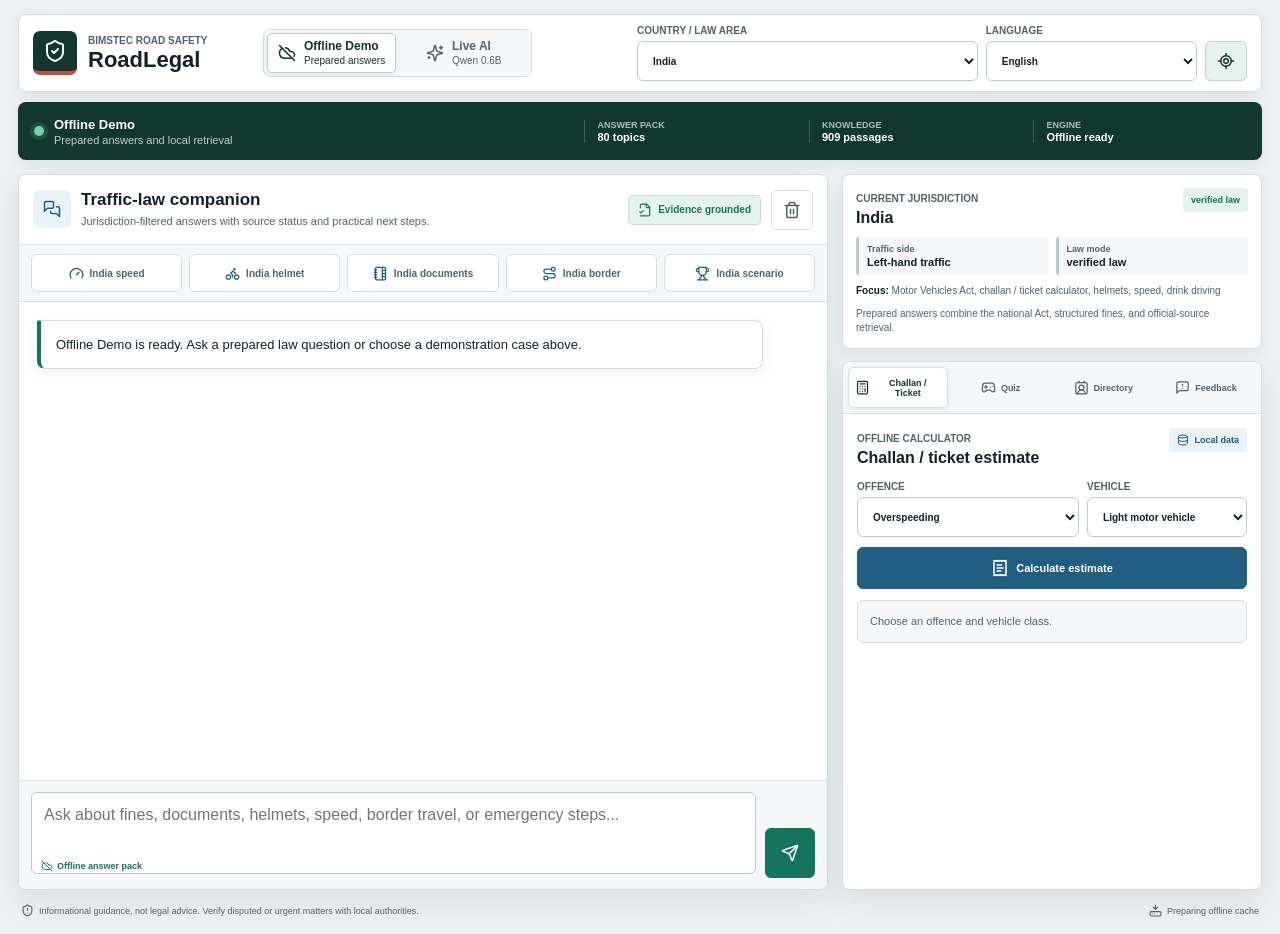
==== commit fe5f6dd3: "Improve progressive road-safety quiz" ====
--- a/web/index.html
+++ b/web/index.html
@@ -4,7 +4,7 @@
     <meta charset="utf-8" />
     <meta name="viewport" content="width=device-width, initial-scale=1" />
     <meta name="theme-color" content="#12372f" />
-    <meta name="description" content="Offline-first BIMSTEC traffic-law guidance, challan estimates, and road-safety learning." />
+    <meta name="description" content="Offline-first BIMSTEC traffic-law guidance, challan/ticket estimates, and road-safety learning." />
     <title>RoadLegal | BIMSTEC Road Safety</title>
     <link rel="stylesheet" href="styles.css" />
   </head>
@@ -67,10 +67,6 @@
           <span><small>Knowledge</small><strong id="indexText">0 passages</strong></span>
           <span><small>Engine</small><strong id="modelText">Local only</strong></span>
         </div>
-        <button id="demoButton" class="demo-button" type="button">
-          <i data-lucide="play" aria-hidden="true"></i>
-          Run judge demo
-        </button>
       </section>
 
       <main class="workspace">
@@ -137,7 +133,7 @@
           <section class="tool-shell">
             <div class="tool-tabs" role="tablist" aria-label="RoadLegal tools">
               <button type="button" role="tab" data-tool-tab="calculator" aria-selected="true" aria-controls="calculatorPanel">
-                <i data-lucide="calculator" aria-hidden="true"></i><span>Challan</span>
+                <i data-lucide="calculator" aria-hidden="true"></i><span>Challan / Ticket</span>
               </button>
               <button type="button" role="tab" data-tool-tab="quiz" aria-selected="false" aria-controls="quizPanel">
                 <i data-lucide="gamepad-2" aria-hidden="true"></i><span>Quiz</span>
@@ -152,7 +148,7 @@
 
             <div id="calculatorPanel" class="tool-panel active" data-tool-panel="calculator" role="tabpanel">
               <div class="tool-panel-heading">
-                <div><span class="eyebrow">OFFLINE CALCULATOR</span><h2>Challan estimate</h2></div>
+                <div><span class="eyebrow">OFFLINE CALCULATOR</span><h2>Challan / ticket estimate</h2></div>
                 <span class="status-pill neutral"><i data-lucide="database" aria-hidden="true"></i> Local data</span>
               </div>
               <div class="form-grid">
@@ -173,7 +169,19 @@
             <div id="quizPanel" class="tool-panel" data-tool-panel="quiz" role="tabpanel" hidden>
               <div class="tool-panel-heading">
                 <div><span class="eyebrow">SAFETY CHALLENGE</span><h2>Country quiz</h2></div>
-                <span id="scorePill" class="status-pill score">0 pts</span>
+                <div class="quiz-heading-actions">
+                  <span id="scorePill" class="status-pill score">0 pts</span>
+                  <button id="restartQuizButton" class="icon-button quiet quiz-restart" type="button" title="Restart this country quiz and keep your score" aria-label="Restart quiz">
+                    <i data-lucide="rotate-ccw" aria-hidden="true"></i>
+                  </button>
+                </div>
+              </div>
+              <div class="learning-progress" aria-label="Quiz learning progress">
+                <div class="learning-progress-copy">
+                  <span id="levelBadge" class="learning-badge"><i data-lucide="badge" aria-hidden="true"></i> Starter</span>
+                  <span id="levelProgressText">0 / 50 to Learning Level 1</span>
+                </div>
+                <div class="learning-progress-track" aria-hidden="true"><span id="levelProgressFill"></span></div>
               </div>
               <div id="quizBox" class="quiz-box">Loading quiz...</div>
             </div>
--- a/web/styles.css
+++ b/web/styles.css
@@ -242,7 +242,6 @@
 }
 
 .icon-button,
-.demo-button,
 .send-button,
 .primary-button,
 .secondary-button,
@@ -272,7 +271,7 @@
 .system-bar {
   min-height: 58px;
   display: grid;
-  grid-template-columns: minmax(250px, 0.8fr) minmax(420px, 1fr) auto;
+  grid-template-columns: minmax(250px, 0.8fr) minmax(420px, 1fr);
   align-items: center;
   gap: 18px;
   margin-top: 10px;
@@ -353,21 +352,6 @@
   overflow: hidden;
   font-size: 11px;
   text-overflow: ellipsis;
-  white-space: nowrap;
-}
-
-.demo-button {
-  min-height: 38px;
-  display: inline-flex;
-  align-items: center;
-  justify-content: center;
-  gap: 7px;
-  padding: 0 13px;
-  color: var(--forest);
-  background: #ffffff;
-  border: 1px solid #ffffff;
-  font-size: 12px;
-  font-weight: 800;
   white-space: nowrap;
 }
 
@@ -741,6 +725,23 @@
   background: var(--coral-soft);
 }
 
+.quiz-heading-actions {
+  display: flex;
+  align-items: center;
+  gap: 6px;
+}
+
+.quiz-restart {
+  width: 30px;
+  min-height: 24px;
+  border-radius: 4px;
+}
+
+.quiz-restart svg {
+  width: 13px;
+  height: 13px;
+}
+
 .status-pill svg {
   width: 12px;
   height: 12px;
@@ -913,6 +914,67 @@
 
 .quiz-box {
   margin-top: 0;
+}
+
+.learning-progress {
+  display: grid;
+  gap: 7px;
+  margin-bottom: 12px;
+  padding: 9px 10px;
+  background: var(--surface-muted);
+  border: 1px solid var(--line);
+  border-radius: 6px;
+}
+
+.learning-progress-copy {
+  min-width: 0;
+  display: flex;
+  align-items: center;
+  justify-content: space-between;
+  gap: 8px;
+  color: var(--ink-soft);
+  font-size: 9px;
+  font-weight: 700;
+}
+
+.learning-badge {
+  min-width: 0;
+  display: inline-flex;
+  align-items: center;
+  gap: 5px;
+  color: var(--forest);
+  font-weight: 900;
+}
+
+.learning-badge svg {
+  width: 14px;
+  height: 14px;
+  flex: 0 0 auto;
+}
+
+.learning-progress-track {
+  height: 6px;
+  overflow: hidden;
+  background: #dfe8e4;
+  border-radius: 3px;
+}
+
+#levelProgressFill {
+  display: block;
+  width: 0;
+  height: 100%;
+  background: var(--green);
+  border-radius: inherit;
+  transition: width 180ms ease;
+}
+
+.quiz-round {
+  display: block;
+  margin-bottom: 5px;
+  color: var(--blue);
+  font-size: 9px;
+  font-weight: 900;
+  text-transform: uppercase;
 }
 
 .quiz-box > strong {
@@ -952,10 +1014,70 @@
   border-color: #daa397;
 }
 
-#quizExplanation {
+.quiz-feedback {
+  display: grid;
+  gap: 8px;
   margin-top: 10px;
-  color: var(--ink-soft);
+}
+
+.quiz-feedback:empty {
+  display: none;
+}
+
+.quiz-feedback-message {
+  display: grid;
+  gap: 5px;
+  padding: 9px 10px;
+  color: var(--ink-soft);
+  background: var(--surface);
+  border-left: 4px solid var(--line-strong);
+  border-radius: 4px;
   font-size: 10px;
+}
+
+.quiz-feedback-message strong,
+.quiz-feedback-message strong svg {
+  color: var(--ink);
+}
+
+.quiz-feedback-message strong {
+  display: flex;
+  align-items: center;
+  gap: 6px;
+}
+
+.quiz-feedback-message strong svg {
+  width: 14px;
+  height: 14px;
+}
+
+.quiz-feedback-message.success {
+  border-left-color: var(--green);
+}
+
+.quiz-feedback-message.review {
+  border-left-color: var(--amber);
+}
+
+.quiz-feedback-message.neutral {
+  border-left-color: var(--blue);
+}
+
+.level-unlocked {
+  display: flex;
+  align-items: center;
+  gap: 7px;
+  padding: 8px 9px;
+  color: #7a4b08;
+  background: #fff3d8;
+  border: 1px solid #e7c36e;
+  border-radius: 5px;
+  font-size: 10px;
+}
+
+.level-unlocked svg {
+  width: 15px;
+  height: 15px;
 }
 
 .directory-box {
@@ -1038,10 +1160,6 @@
   border-color: #0d604d;
 }
 
-.demo-button:hover {
-  transform: translateY(-1px);
-}
-
 @media (max-width: 1180px) {
   .app-header {
     grid-template-columns: auto 1fr;
@@ -1063,7 +1181,7 @@
   }
 
   .system-bar {
-    grid-template-columns: minmax(220px, 0.75fr) minmax(360px, 1fr) auto;
+    grid-template-columns: minmax(220px, 0.75fr) minmax(360px, 1fr);
   }
 }
 
@@ -1123,7 +1241,7 @@
   }
 
   .system-bar {
-    grid-template-columns: minmax(0, 1fr) auto;
+    grid-template-columns: minmax(0, 1fr);
     gap: 10px;
     padding: 9px 10px;
   }
@@ -1131,13 +1249,6 @@
   .system-metrics {
     grid-column: 1 / -1;
     grid-row: 2;
-  }
-
-  .demo-button {
-    grid-column: 2;
-    grid-row: 1;
-    padding: 0 9px;
-    font-size: 10px;
   }
 
   .workspace {
